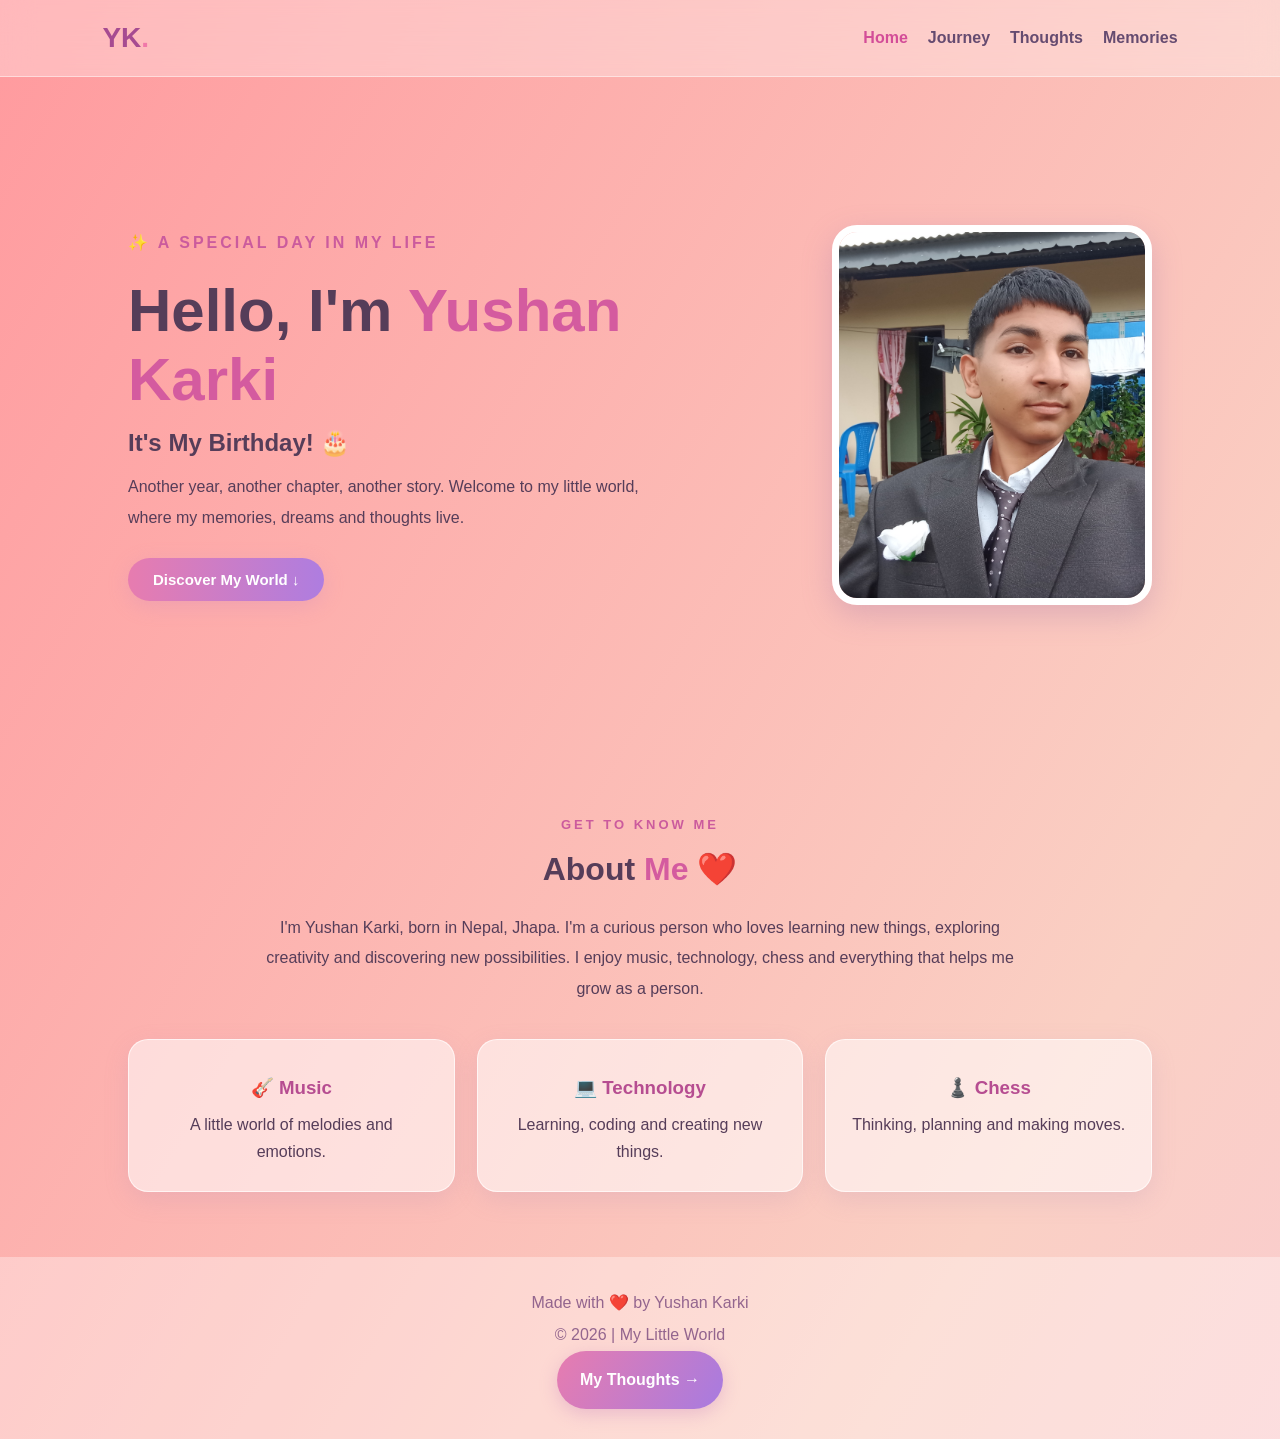
==== index.html @ 07937d96 "My birthday website" ====
<!DOCTYPE html>
<html lang="en">
<head>
    <meta charset="UTF-8">
    <meta name="viewport" content="width=device-width, initial-scale=1.0">
    <title>Yushan | My Birthday</title>
    <link rel="stylesheet" href="style.css">
    <script src="script.js" defer></script>
</head>
<body>

<div id="hearts"></div>

<header>
    <a href="index.html" class="logo">YK<span>.</span></a>
    <nav>
        <a href="index.html" class="active">Home</a>
        <a href="journey.html">Journey</a>
        <a href="thoughts.html">Thoughts</a>
        <a href="memories.html">Memories</a>
    </nav>
</header>

<main>
<section class="hero">
    <div class="hero-text">
        <p class="tag">✨ A SPECIAL DAY IN MY LIFE</p>
        <h1>Hello, I'm <span>Yushan Karki</span></h1>
        <h2>It's My Birthday! 🎂</h2>
        <p>
            Another year, another chapter, another story.
            Welcome to my little world, where my memories,
            dreams and thoughts live.
        </p>
        <a href="#about" class="btn">Discover My World ↓</a>
    </div>

    <div class="photo">
        <img src="profile.jpg"
             alt="A personal portrait of Yushan Karki">
    </div>
</section>

<section id="about" class="section">
    <p class="tag">GET TO KNOW ME</p>
    <h2>About <span>Me</span> ❤️</h2>

    <p class="description">
        I'm Yushan Karki, born in Nepal, Jhapa.
        I'm a curious person who loves learning new things,
        exploring creativity and discovering new possibilities.

        I enjoy music, technology, chess and everything
        that helps me grow as a person.
    </p>

    <div class="cards">
        <div class="card">
            <h3>🎸 Music</h3>
            <p>A little world of melodies and emotions.</p>
        </div>

        <div class="card">
            <h3>💻 Technology</h3>
            <p>Learning, coding and creating new things.</p>
        </div>

        <div class="card">
            <h3>♟️ Chess</h3>
            <p>Thinking, planning and making moves.</p>
        </div>
    </div>
</section>
</main>

<footer>
    Made with ❤️ by Yushan Karki
    <p>© 2026 | My Little World</p>
     <a href="thoughts.html" class="page-btn">
        My Thoughts →
    </a>
</footer>

</body>
</html>
---- style.css ----
body {
  margin: 0;
  min-height: 100vh;
  background: linear-gradient(120deg, #ff9a9e, #fad0c4, #fbc2eb, #a6c1ee, #c2e9fb, #ffd1ff, #ff9a9e);
  background-size: 400% 400%;
  animation: bg 14s ease infinite;
}
@keyframes bg {
  0%   { background-position: 0 50%; }
  50%  { background-position: 100% 50%; }
  100% { background-position: 0 50%; }
}
#hearts { position: fixed; inset: 0; pointer-events: none; overflow: hidden; }
.heart { position: absolute; bottom: -60px; animation: rise linear forwards; }
@keyframes rise {
  0%   { transform: translateY(0) rotate(0); opacity: 0; }
  10%  { opacity: .9; }
  100% { transform: translateY(-115vh) translateX(var(--dx)) rotate(var(--rot)); opacity: 0; }
}

/* =================================
   YUSHAN KARKI - BIRTHDAY WEBSITE
   MAIN STYLESHEET
================================= */


/* GENERAL SETTINGS */

* {
    margin: 0;
    padding: 0;
    box-sizing: border-box;
}

html {
    scroll-behavior: smooth;
}

body {
    font-family: 'Segoe UI', sans-serif;
    color: #563d59;
    min-height: 100vh;

    background: linear-gradient(
        120deg,
        #ff9a9e,
        #fad0c4,
        #fbc2eb,
        #a6c1ee,
        #c2e9fb,
        #ffd1ff
    );

    background-size: 400% 400%;
    animation: bg 14s ease infinite;
}

@keyframes bg {
    0% {
        background-position: 0 50%;
    }

    50% {
        background-position: 100% 50%;
    }

    100% {
        background-position: 0 50%;
    }
}


/* FLOATING HEARTS */

#hearts {
    position: fixed;
    inset: 0;
    pointer-events: none;
    overflow: hidden;
    z-index: 10;
}

.heart {
    position: absolute;
    bottom: -60px;
    animation: rise linear forwards;
}

@keyframes rise {
    0% {
        transform: translateY(0) rotate(0);
        opacity: 0;
    }

    10% {
        opacity: .9;
    }

    100% {
        transform:
            translateY(-115vh)
            translateX(var(--dx))
            rotate(var(--rot));

        opacity: 0;
    }
}


/* HEADER */

header {
    width: 100%;
    padding: 22px 8%;

    display: flex;
    justify-content: space-between;
    align-items: center;
    gap: 15px;
    flex-wrap: wrap;

    background: rgba(255,255,255,.3);
    backdrop-filter: blur(15px);

    border-bottom: 1px solid #ffffff77;
}

.logo {
    font-size: 28px;
    font-weight: bold;
    color: #a64b91;
    text-decoration: none;
}

.logo span {
    color: #f078a9;
}

nav {
    display: flex;
    flex-wrap: wrap;
    gap: 20px;
}

nav a {
    color: #654b70;
    text-decoration: none;
    font-weight: 600;
    transition: .3s;
}

nav a:hover,
nav a.active {
    color: #d34d98;
}


/* HERO SECTION */

.hero {
    min-height: 75vh;
    padding: 60px 10%;

    display: flex;
    align-items: center;
    justify-content: space-between;
    gap: 50px;
}

.hero-text {
    max-width: 550px;
}

.tag {
    color: #cb5b9d;
    font-size: 13px;
    letter-spacing: 3px;
    font-weight: bold;
    margin-bottom: 18px;
}

h1 {
    font-size: clamp(35px, 6vw, 60px);
    margin-bottom: 15px;
}

h1 span,
h2 span {
    color: #d45b9f;
}

.hero h2 {
    margin-bottom: 15px;
}

.hero p,
.description {
    line-height: 1.9;
    font-size: 16px;
}


/* BUTTONS */

.btn {
    display: inline-block;
    margin-top: 25px;
    padding: 13px 25px;

    background: linear-gradient(
        90deg,
        #e77caf,
        #ae7de0
    );

    color: white;
    text-decoration: none;
    border: none;
    border-radius: 30px;
    font-size: 15px;
    font-weight: bold;
    cursor: pointer;

    box-shadow: 0 5px 20px #d58cbd55;
    transition: .3s;
}

.btn:hover {
    transform: translateY(-4px);
    box-shadow: 0 8px 25px #d58cbd88;
}


/* IMAGES */

.photo {
    width: 320px;
    height: 380px;

    border: 7px solid white;
    border-radius: 25px;
    overflow: hidden;

    box-shadow: 0 10px 30px #a879a855;
}

.photo img,
.card img {
    width: 100%;
    height: 100%;
    object-fit: cover;
}

.wide {
    width: 100%;
    height: 250px;
    margin: 30px 0;
}


/* MAIN SECTIONS */

.section,
.page {
    padding: 65px 10%;
    text-align: center;
}

.section h2,
.page h2 {
    font-size: 32px;
    margin-bottom: 25px;
}

.description {
    max-width: 750px;
    margin: 0 auto 35px;
}


/* CARDS */

.cards {
    display: grid;

    grid-template-columns:
        repeat(auto-fit, minmax(200px, 1fr));

    gap: 22px;
    margin-top: 35px;
}

.card {
    padding: 25px;

    background: rgba(255,255,255,.55);
    border: 1px solid #ffffffaa;
    border-radius: 20px;

    box-shadow: 0 8px 25px #b68ab533;
    transition: .3s;
}

.card:hover {
    transform: translateY(-7px);
}

.card h3 {
    margin: 12px 0;
    color: #b64d91;
}

.card p {
    line-height: 1.7;
}

.card img {
    height: 160px;
    border-radius: 13px;
}


/* QUOTE */

.quote {
    margin: 45px auto;
    max-width: 700px;
    padding: 35px;

    background: #ffffff77;
    border-radius: 20px;

    font-size: 20px;
    font-style: italic;
    color: #a34d91;
}


/* BIRTHDAY LETTER */

.letter {
    max-width: 750px;
    margin: 30px auto;
    padding: 40px;

    background: #ffffff99;
    border-radius: 25px;

    line-height: 2;
    box-shadow: 0 8px 30px #b68ab533;
}

.letter h2,
.letter h3 {
    color: #bd589b;
    margin-bottom: 15px;
}

.letter p {
    margin-bottom: 15px;
}


/* PHOTO GALLERY */

.gallery {
    display: grid;
    grid-template-columns: repeat(2, 1fr);
    gap: 18px;

    max-width: 750px;
    margin: 35px auto;
}

.gallery img {
    width: 100%;
    height: 230px;
    object-fit: cover;

    border: 6px solid white;
    border-radius: 18px;

    box-shadow: 0 5px 20px #a879a833;
    transition: .3s;
}

.gallery img:hover {
    transform: scale(1.03);
}


/* BIRTHDAY SURPRISE */

.surprise {
    margin-top: 25px;
    font-size: 20px;
    color: #bd589b;
    font-weight: bold;
    line-height: 1.8;
}


/* PAGE NAVIGATION */

.page-navigation {
    display: flex;
    justify-content: space-between;
    align-items: center;
    flex-wrap: wrap;
    gap: 15px;

    max-width: 850px;
    margin: 50px auto;
    padding: 25px;

    background: rgba(255,255,255,.45);
    border: 1px solid rgba(255,255,255,.8);
    border-radius: 25px;

    backdrop-filter: blur(15px);
    box-shadow: 0 8px 30px #b68ab533;
}

.page-navigation p {
    color: #a45b99;
    font-weight: bold;
    font-size: 14px;
}

.page-btn {
    display: inline-block;
    padding: 13px 23px;

    color: white;
    text-decoration: none;
    font-weight: bold;

    background: linear-gradient(
        120deg,
        #e77caf,
        #a77be0
    );

    border-radius: 30px;
    box-shadow: 0 5px 18px #c77bb955;
    transition: .3s;
}

.page-btn:hover {
    transform: translateY(-5px);
    box-shadow: 0 10px 25px #c77bb988;
}


/* FOOTER */

footer {
    text-align: center;
    padding: 30px;

    background: #ffffff55;
    line-height: 2;
    color: #93658e;
}


/* MOBILE RESPONSIVE */

@media (max-width: 700px) {

    header {
        justify-content: center;
    }

    nav {
        justify-content: center;
        gap: 13px;
        font-size: 13px;
    }

    .hero {
        flex-direction: column;
        text-align: center;
        padding: 45px 7%;
    }

    .photo {
        width: 85%;
        max-width: 320px;
        height: 330px;
    }

    .section,
    .page {
        padding: 45px 7%;
    }

    .gallery img {
        height: 160px;
    }

    .letter {
        padding: 25px;
    }
}


/* SMALL PHONE NAVIGATION */

@media (max-width: 550px) {

    .page-navigation {
        justify-content: center;
        text-align: center;
        padding: 18px 10px;
        margin: 30px 7%;
    }

    .page-navigation p {
        width: 100%;
        order: -1;
    }

    .page-btn {
        padding: 11px 15px;
        font-size: 12px;
    }

}
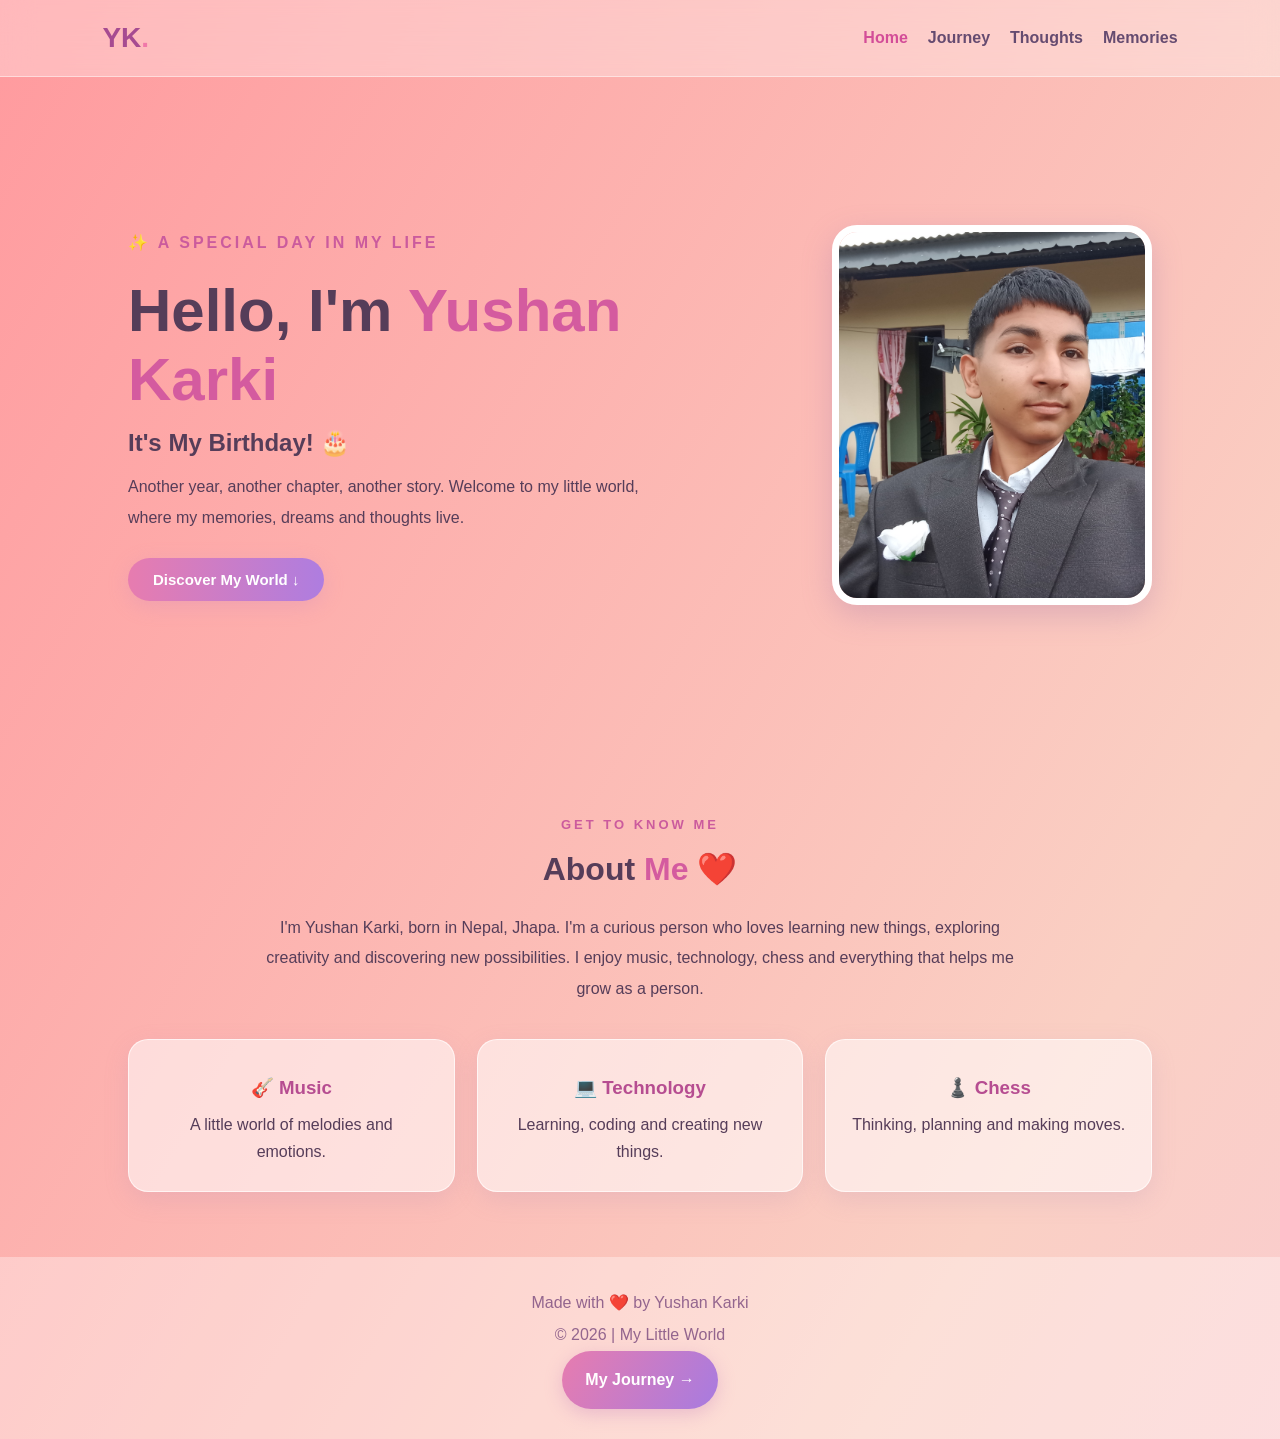
==== commit 47b9db19: "Update footer link from Thoughts to Journey" ====
--- a/index.html
+++ b/index.html
@@ -77,8 +77,8 @@
 <footer>
     Made with ❤️ by Yushan Karki
     <p>© 2026 | My Little World</p>
-     <a href="thoughts.html" class="page-btn">
-        My Thoughts →
+     <a href="journey.html" class="page-btn">
+        My Journey →
     </a>
 </footer>
 
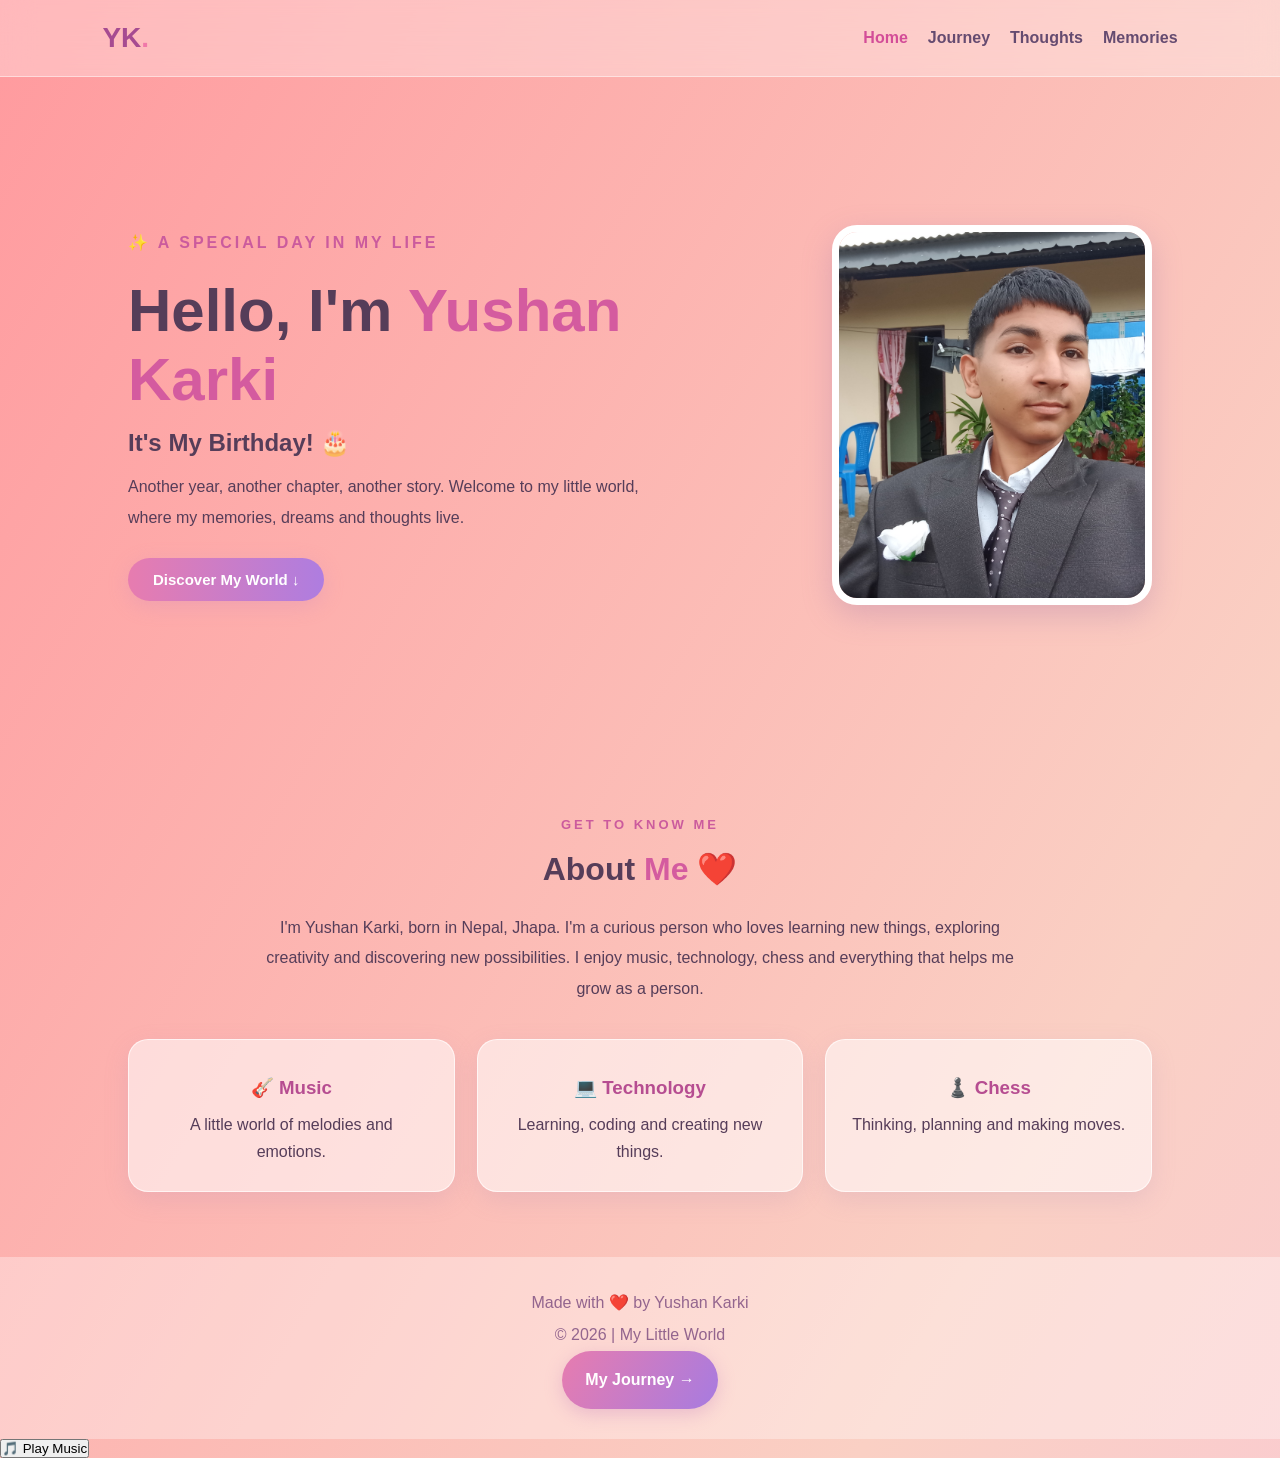
==== commit d446d932: "Add background music and play button to index.html" ====
--- a/index.html
+++ b/index.html
@@ -81,6 +81,10 @@
         My Journey →
     </a>
 </footer>
+<audio id="bgMusic" loop>
+    <source src="nice2pleaseu-happy-birthday-262163.mp3" type="audio/mpeg">
+</audio>
 
+<button id="musicBtn">🎵 Play Music</button>
 </body>
 </html>
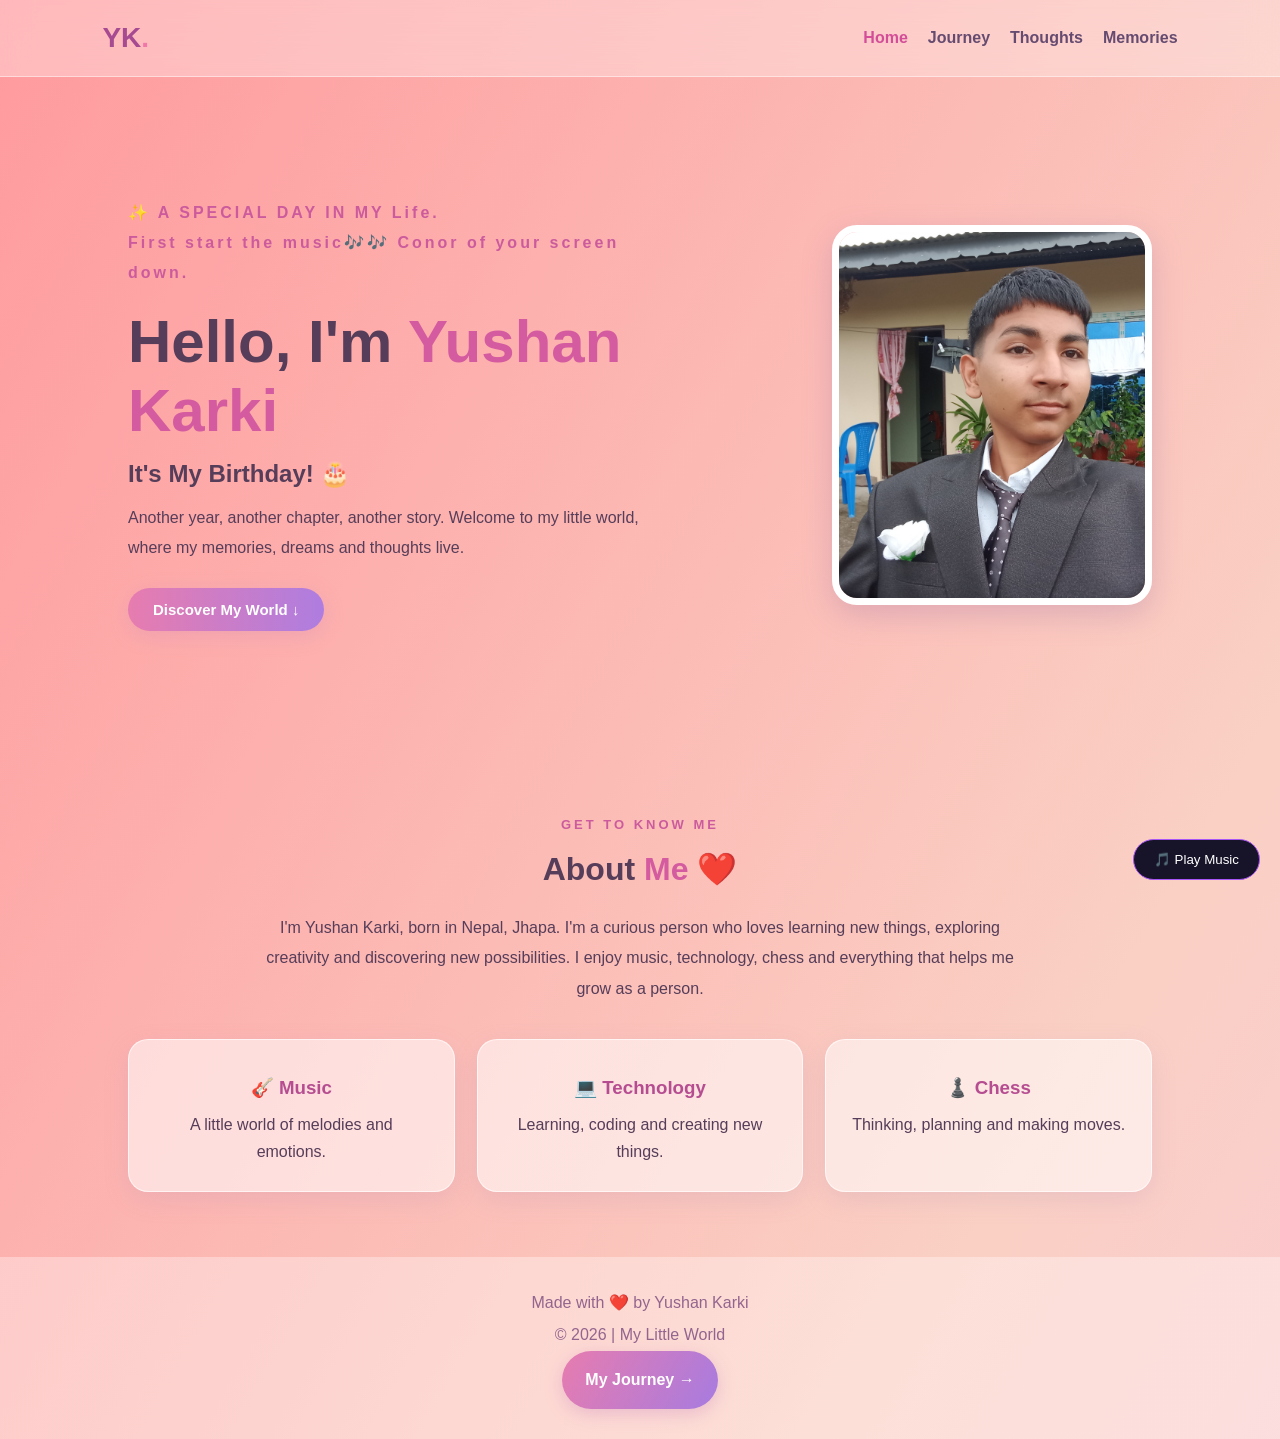
==== commit b905f683: "Revise birthday message in index.html Updated the birthday message to include additional instruction" ====
--- a/index.html
+++ b/index.html
@@ -25,7 +25,8 @@
 <main>
 <section class="hero">
     <div class="hero-text">
-        <p class="tag">✨ A SPECIAL DAY IN MY LIFE</p>
+        <p class="tag">✨ A SPECIAL DAY IN MY Life. <br>
+            First start the music🎶🎶 Conor of your screen down. </p>
         <h1>Hello, I'm <span>Yushan Karki</span></h1>
         <h2>It's My Birthday! 🎂</h2>
         <p>
--- a/style.css
+++ b/style.css
@@ -527,3 +527,15 @@
     }
 
 }
+#musicBtn {
+    position: fixed;
+    bottom: 20px;
+    right: 20px;
+    padding: 12px 20px;
+    border: 1px solid #a855f7;
+    border-radius: 30px;
+    background: #171329;
+    color: white;
+    cursor: pointer;
+    z-index: 1000;
+} 
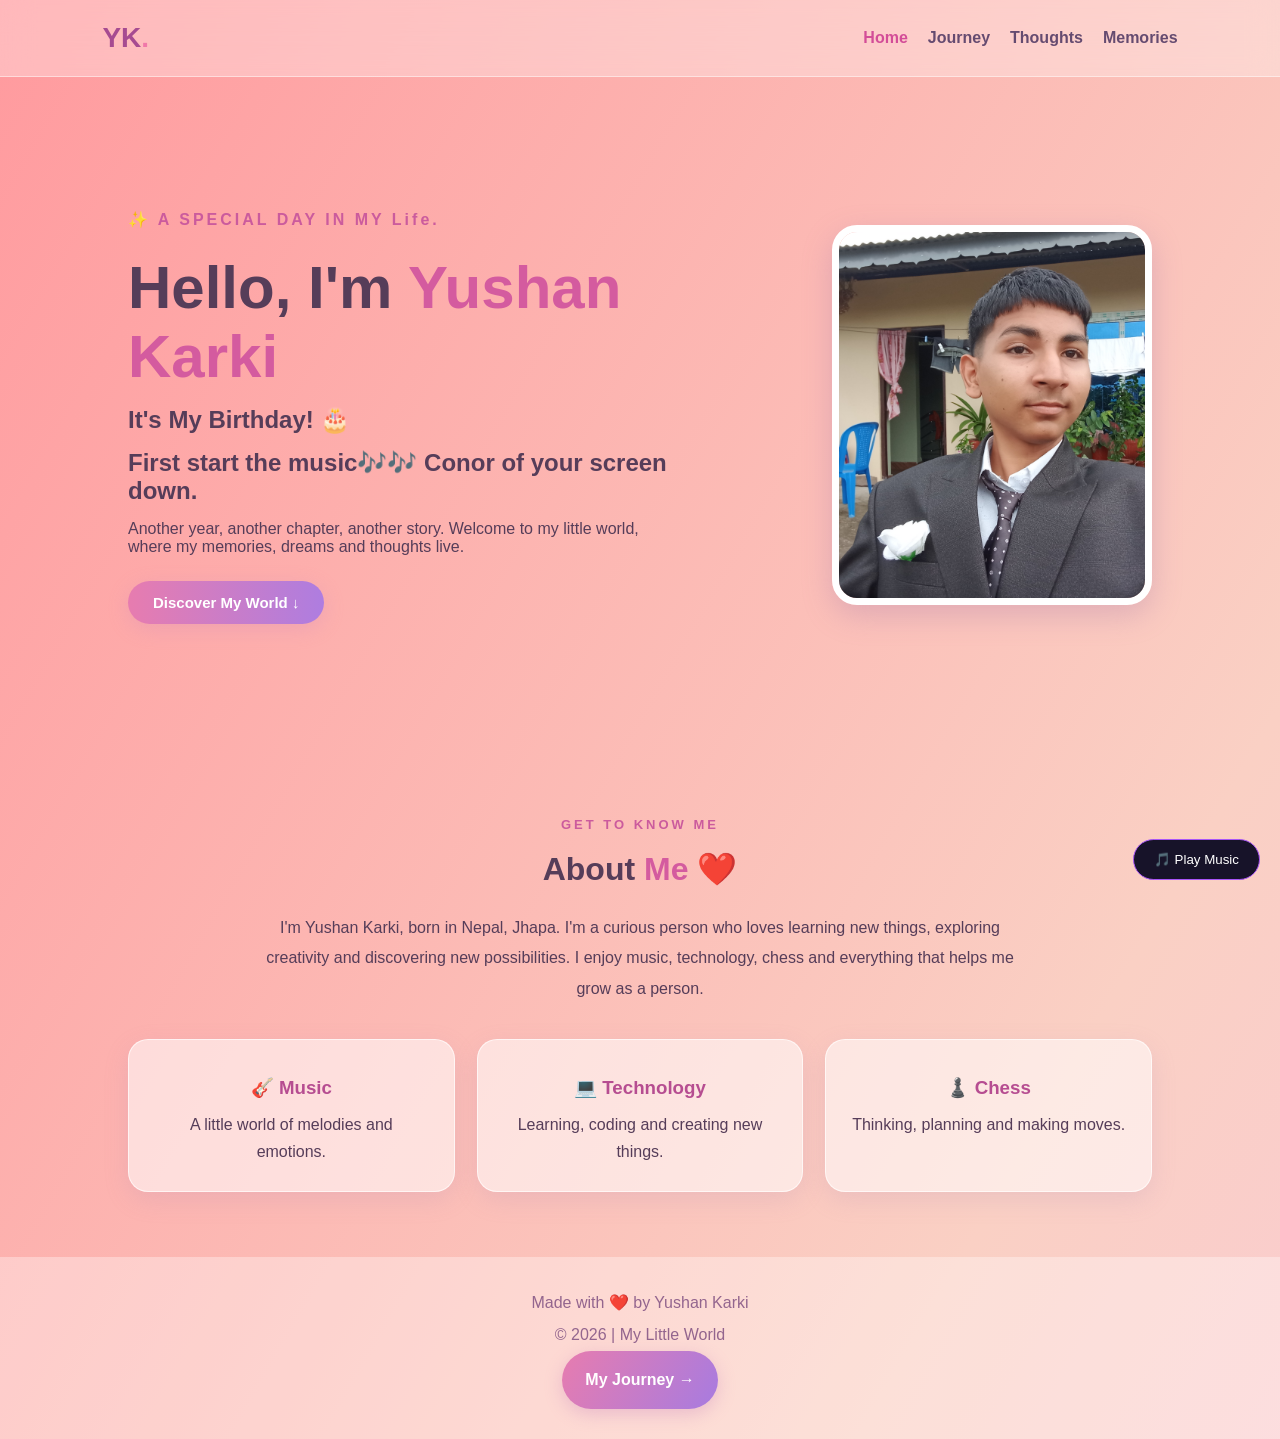
==== commit b4fa50a7: "Refactor hero section text in index.html Removed extra paragraph and adjusted heading for clarity." ====
--- a/index.html
+++ b/index.html
@@ -25,11 +25,11 @@
 <main>
 <section class="hero">
     <div class="hero-text">
-        <p class="tag">✨ A SPECIAL DAY IN MY Life. <br>
-            First start the music🎶🎶 Conor of your screen down. </p>
+        <p class="tag">✨ A SPECIAL DAY IN MY Life.</p>
         <h1>Hello, I'm <span>Yushan Karki</span></h1>
         <h2>It's My Birthday! 🎂</h2>
         <p>
+            <h2>First start the music🎶🎶 Conor of your screen down.</h2>
             Another year, another chapter, another story.
             Welcome to my little world, where my memories,
             dreams and thoughts live.
